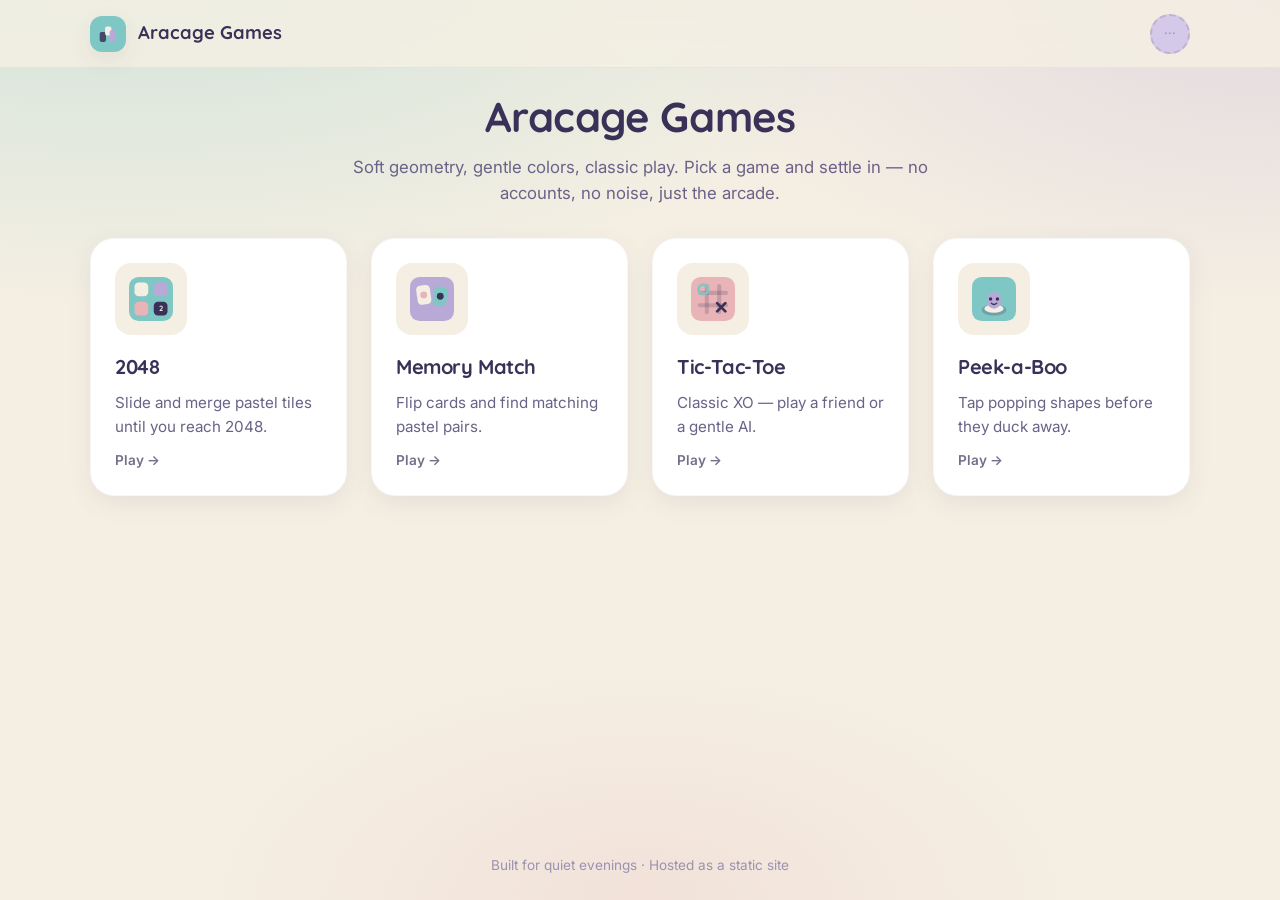
==== index.html @ bdc0e6bb "Initial commit of Aracage Games, a static multi-game arcade hub featuring classic games like 2048, M" ====
<!DOCTYPE html>
<html lang="en">
  <head>
    <meta charset="UTF-8" />
    <meta name="viewport" content="width=device-width, initial-scale=1" />
    <meta
      name="description"
      content="Aracage Games — a cozy collection of classic browser games."
    />
    <title>Aracage Games</title>
    <link rel="stylesheet" href="styles/theme.css" />
  </head>
  <body>
    <div class="page">
      <div id="site-nav" data-base="." data-hub="true"></div>

      <main class="page-main">
        <header class="section-header">
          <h1>Aracage Games</h1>
          <p class="lede">
            Soft geometry, gentle colors, classic play. Pick a game and settle
            in — no accounts, no noise, just the arcade.
          </p>
        </header>

        <ul id="game-grid" class="game-grid" aria-label="Available games"></ul>
      </main>

      <footer class="site-footer">
        Built for quiet evenings · Hosted as a static site
      </footer>
    </div>

    <script src="js/shell.js"></script>
    <script src="games/games-registry.js"></script>
    <script src="js/hub.js"></script>
  </body>
</html>
---- styles/theme.css ----
/**
 * Aracage Games — shared design system
 * Monument Valley–inspired flat pastels. Import on every page.
 *
 * Games should reuse these tokens and components instead of inventing
 * their own colors, radii, shadows, or button styles.
 */

@import url("https://fonts.googleapis.com/css2?family=Inter:wght@400;500;600&family=Quicksand:wght@500;600;700&display=swap");

/* -------------------------------------------------------------------------- */
/* Tokens                                                                      */
/* -------------------------------------------------------------------------- */

:root {
  --teal: #7fc7c4;
  --lavender: #b9a9d6;
  --cream: #f5efe3;
  --pink: #e8b4b8;
  --ink: #3a3159;

  --teal-soft: #a8dad8;
  --lavender-soft: #d4c9e8;
  --pink-soft: #f2d0d3;
  --ink-muted: #6b6288;
  --ink-faint: #9a93b0;
  --surface: #ffffff;
  --surface-soft: #faf7f2;

  --radius-sm: 12px;
  --radius-md: 16px;
  --radius-lg: 24px;
  --radius-xl: 32px;

  --shadow-soft: 0 8px 24px rgba(58, 49, 89, 0.08);
  --shadow-lift: 0 14px 32px rgba(58, 49, 89, 0.14);
  --shadow-inset: inset 0 2px 6px rgba(58, 49, 89, 0.06);

  --space-1: 0.25rem;
  --space-2: 0.5rem;
  --space-3: 0.75rem;
  --space-4: 1rem;
  --space-5: 1.5rem;
  --space-6: 2rem;
  --space-7: 3rem;
  --space-8: 4rem;

  --font-display: "Quicksand", system-ui, sans-serif;
  --font-body: "Inter", system-ui, sans-serif;

  --transition-fast: 160ms ease;
  --transition-med: 240ms ease;

  --nav-height: 4.25rem;
  --max-width: 1100px;
}

/* -------------------------------------------------------------------------- */
/* Reset & base                                                                */
/* -------------------------------------------------------------------------- */

*,
*::before,
*::after {
  box-sizing: border-box;
}

html {
  scroll-behavior: smooth;
}

body {
  margin: 0;
  min-height: 100vh;
  font-family: var(--font-body);
  font-size: 1rem;
  line-height: 1.55;
  color: var(--ink);
  background:
    radial-gradient(ellipse 120% 80% at 10% -10%, rgba(127, 199, 196, 0.35), transparent 55%),
    radial-gradient(ellipse 100% 70% at 100% 0%, rgba(185, 169, 214, 0.3), transparent 50%),
    radial-gradient(ellipse 80% 60% at 50% 100%, rgba(232, 180, 184, 0.22), transparent 45%),
    var(--cream);
  -webkit-font-smoothing: antialiased;
}

img,
svg {
  display: block;
  max-width: 100%;
}

button,
input,
select {
  font: inherit;
  color: inherit;
}

a {
  color: var(--ink);
  text-decoration: none;
}

a:hover {
  color: var(--ink-muted);
}

:focus-visible {
  outline: 3px solid var(--lavender);
  outline-offset: 3px;
}

.sr-only {
  position: absolute;
  width: 1px;
  height: 1px;
  padding: 0;
  margin: -1px;
  overflow: hidden;
  clip: rect(0, 0, 0, 0);
  white-space: nowrap;
  border: 0;
}

/* -------------------------------------------------------------------------- */
/* Typography                                                                  */
/* -------------------------------------------------------------------------- */

h1,
h2,
h3,
.heading {
  font-family: var(--font-display);
  font-weight: 700;
  line-height: 1.2;
  letter-spacing: -0.02em;
  margin: 0 0 var(--space-3);
}

h1 {
  font-size: clamp(1.85rem, 4vw, 2.6rem);
}

h2 {
  font-size: clamp(1.35rem, 3vw, 1.75rem);
}

h3 {
  font-size: 1.15rem;
}

.lede {
  font-size: 1.05rem;
  color: var(--ink-muted);
  max-width: 36rem;
  margin: 0;
}

.muted {
  color: var(--ink-muted);
}

/* -------------------------------------------------------------------------- */
/* Layout                                                                      */
/* -------------------------------------------------------------------------- */

.page {
  min-height: 100vh;
  display: flex;
  flex-direction: column;
}

.page-main {
  flex: 1;
  width: min(100% - 2rem, var(--max-width));
  margin: 0 auto;
  padding: var(--space-5) 0 var(--space-8);
}

.page-main--narrow {
  width: min(100% - 2rem, 640px);
}

.page-main--game {
  width: min(100% - 2rem, 720px);
  display: flex;
  flex-direction: column;
  align-items: center;
  gap: var(--space-5);
}

.section-header {
  text-align: center;
  margin-bottom: var(--space-6);
}

.section-header .lede {
  margin-inline: auto;
}

/* -------------------------------------------------------------------------- */
/* Top bar / shell                                                             */
/* -------------------------------------------------------------------------- */

.topbar {
  position: sticky;
  top: 0;
  z-index: 50;
  height: var(--nav-height);
  display: flex;
  align-items: center;
  backdrop-filter: blur(12px);
  background: rgba(245, 239, 227, 0.82);
  border-bottom: 1px solid rgba(58, 49, 89, 0.06);
}

.topbar__inner {
  width: min(100% - 2rem, var(--max-width));
  margin: 0 auto;
  display: flex;
  align-items: center;
  justify-content: space-between;
  gap: var(--space-4);
}

.brand {
  display: inline-flex;
  align-items: center;
  gap: var(--space-3);
  font-family: var(--font-display);
  font-weight: 700;
  font-size: 1.15rem;
  color: var(--ink);
}

.brand:hover {
  color: var(--ink);
  transform: translateY(-1px);
}

.brand__mark {
  width: 2.25rem;
  height: 2.25rem;
  border-radius: var(--radius-sm);
  background: var(--teal);
  box-shadow: var(--shadow-soft);
  display: grid;
  place-items: center;
  flex-shrink: 0;
}

.brand__mark svg {
  width: 1.35rem;
  height: 1.35rem;
}

.topbar__actions {
  display: flex;
  align-items: center;
  gap: var(--space-3);
}

.topbar__profile-slot {
  min-width: 2.5rem;
  min-height: 2.5rem;
  border-radius: 999px;
  background: var(--lavender-soft);
  border: 2px dashed rgba(58, 49, 89, 0.15);
  display: grid;
  place-items: center;
  font-size: 0.7rem;
  font-weight: 600;
  color: var(--ink-faint);
  letter-spacing: 0.02em;
}

/* -------------------------------------------------------------------------- */
/* Cards                                                                       */
/* -------------------------------------------------------------------------- */

.card {
  background: var(--surface);
  border-radius: var(--radius-lg);
  box-shadow: var(--shadow-soft);
  padding: var(--space-5);
  border: 1px solid rgba(58, 49, 89, 0.04);
}

.card--interactive {
  display: flex;
  flex-direction: column;
  gap: var(--space-3);
  height: 100%;
  cursor: pointer;
  transition:
    transform var(--transition-med),
    box-shadow var(--transition-med);
}

.card--interactive:hover,
.card--interactive:focus-visible {
  transform: translateY(-6px) scale(1.015);
  box-shadow: var(--shadow-lift);
  outline: none;
}

.card--interactive:focus-visible {
  box-shadow: var(--shadow-lift), 0 0 0 3px var(--lavender);
}

.card__icon {
  width: 4.5rem;
  height: 4.5rem;
  border-radius: var(--radius-md);
  display: grid;
  place-items: center;
  background: var(--cream);
  margin-bottom: var(--space-2);
}

.card__icon svg {
  width: 2.75rem;
  height: 2.75rem;
}

.card__title {
  font-family: var(--font-display);
  font-size: 1.25rem;
  font-weight: 700;
  margin: 0;
}

.card__desc {
  margin: 0;
  color: var(--ink-muted);
  font-size: 0.95rem;
  flex: 1;
}

.card__cta {
  font-size: 0.85rem;
  font-weight: 600;
  color: var(--ink);
  opacity: 0.7;
  transition: opacity var(--transition-fast);
}

.card--interactive:hover .card__cta {
  opacity: 1;
}

/* -------------------------------------------------------------------------- */
/* Buttons                                                                     */
/* -------------------------------------------------------------------------- */

.btn {
  display: inline-flex;
  align-items: center;
  justify-content: center;
  gap: var(--space-2);
  padding: 0.7rem 1.25rem;
  border: none;
  border-radius: var(--radius-md);
  font-family: var(--font-display);
  font-weight: 600;
  font-size: 0.95rem;
  cursor: pointer;
  background: var(--surface);
  color: var(--ink);
  box-shadow: var(--shadow-soft);
  transition:
    transform var(--transition-fast),
    box-shadow var(--transition-fast),
    background var(--transition-fast);
}

.btn:hover {
  transform: translateY(-2px);
  box-shadow: var(--shadow-lift);
}

.btn:active {
  transform: translateY(0);
}

.btn:disabled {
  opacity: 0.5;
  cursor: not-allowed;
  transform: none;
  box-shadow: var(--shadow-soft);
}

.btn--primary {
  background: var(--teal);
  color: var(--ink);
}

.btn--lavender {
  background: var(--lavender);
}

.btn--pink {
  background: var(--pink);
}

.btn--ghost {
  background: transparent;
  box-shadow: none;
  border: 2px solid rgba(58, 49, 89, 0.12);
}

.btn--ghost:hover {
  background: rgba(255, 255, 255, 0.55);
  box-shadow: none;
}

.btn--sm {
  padding: 0.45rem 0.9rem;
  font-size: 0.85rem;
  border-radius: var(--radius-sm);
}

.btn-group {
  display: flex;
  flex-wrap: wrap;
  gap: var(--space-2);
  justify-content: center;
}

/* Segmented control (difficulty / mode toggles) */
.seg {
  display: inline-flex;
  padding: 0.3rem;
  background: rgba(255, 255, 255, 0.7);
  border-radius: var(--radius-md);
  box-shadow: var(--shadow-inset);
  gap: 0.2rem;
}

.seg__btn {
  border: none;
  background: transparent;
  padding: 0.45rem 0.9rem;
  border-radius: var(--radius-sm);
  font-family: var(--font-display);
  font-weight: 600;
  font-size: 0.85rem;
  color: var(--ink-muted);
  cursor: pointer;
  transition: background var(--transition-fast), color var(--transition-fast);
}

.seg__btn[aria-pressed="true"],
.seg__btn.is-active {
  background: var(--surface);
  color: var(--ink);
  box-shadow: var(--shadow-soft);
}

/* -------------------------------------------------------------------------- */
/* Game HUD / panels                                                           */
/* -------------------------------------------------------------------------- */

.game-shell {
  width: 100%;
  display: flex;
  flex-direction: column;
  gap: var(--space-4);
  align-items: stretch;
}

.game-header {
  text-align: center;
}

.game-header h1 {
  margin-bottom: var(--space-2);
}

.hud {
  display: flex;
  flex-wrap: wrap;
  align-items: center;
  justify-content: space-between;
  gap: var(--space-3);
}

.stat-row {
  display: flex;
  flex-wrap: wrap;
  gap: var(--space-3);
}

.stat {
  background: var(--surface);
  border-radius: var(--radius-md);
  padding: 0.65rem 1.1rem;
  box-shadow: var(--shadow-soft);
  min-width: 5.5rem;
  text-align: center;
}

.stat__label {
  display: block;
  font-size: 0.7rem;
  font-weight: 600;
  text-transform: uppercase;
  letter-spacing: 0.06em;
  color: var(--ink-faint);
  margin-bottom: 0.15rem;
}

.stat__value {
  font-family: var(--font-display);
  font-weight: 700;
  font-size: 1.35rem;
  color: var(--ink);
}

.board-wrap {
  background: var(--surface);
  border-radius: var(--radius-lg);
  padding: var(--space-4);
  box-shadow: var(--shadow-soft);
  position: relative;
}

/* -------------------------------------------------------------------------- */
/* Modal                                                                       */
/* -------------------------------------------------------------------------- */

.modal-backdrop {
  position: absolute;
  inset: 0;
  border-radius: inherit;
  background: rgba(245, 239, 227, 0.72);
  backdrop-filter: blur(4px);
  display: grid;
  place-items: center;
  padding: var(--space-4);
  opacity: 0;
  pointer-events: none;
  transition: opacity var(--transition-med);
  z-index: 10;
}

.modal-backdrop.is-open {
  opacity: 1;
  pointer-events: auto;
}

.modal-card {
  background: var(--surface);
  border-radius: var(--radius-lg);
  padding: var(--space-6) var(--space-5);
  box-shadow: var(--shadow-lift);
  text-align: center;
  max-width: 20rem;
  width: 100%;
  transform: translateY(8px) scale(0.97);
  transition: transform var(--transition-med);
}

.modal-backdrop.is-open .modal-card {
  transform: translateY(0) scale(1);
}

.modal-card h2 {
  margin-bottom: var(--space-2);
}

.modal-card p {
  color: var(--ink-muted);
  margin: 0 0 var(--space-5);
}

/* -------------------------------------------------------------------------- */
/* Game grid (hub)                                                             */
/* -------------------------------------------------------------------------- */

.game-grid {
  display: grid;
  grid-template-columns: repeat(auto-fill, minmax(240px, 1fr));
  gap: var(--space-5);
  list-style: none;
  margin: 0;
  padding: 0;
}

/* -------------------------------------------------------------------------- */
/* Footer                                                                      */
/* -------------------------------------------------------------------------- */

.site-footer {
  text-align: center;
  padding: var(--space-5);
  color: var(--ink-faint);
  font-size: 0.85rem;
}

/* -------------------------------------------------------------------------- */
/* Utilities                                                                   */
/* -------------------------------------------------------------------------- */

.hidden {
  display: none !important;
}

.text-center {
  text-align: center;
}

@media (max-width: 520px) {
  .hud {
    flex-direction: column;
    align-items: stretch;
  }

  .stat-row {
    justify-content: center;
  }

  .btn-group {
    width: 100%;
  }

  .btn-group .btn {
    flex: 1;
  }
}
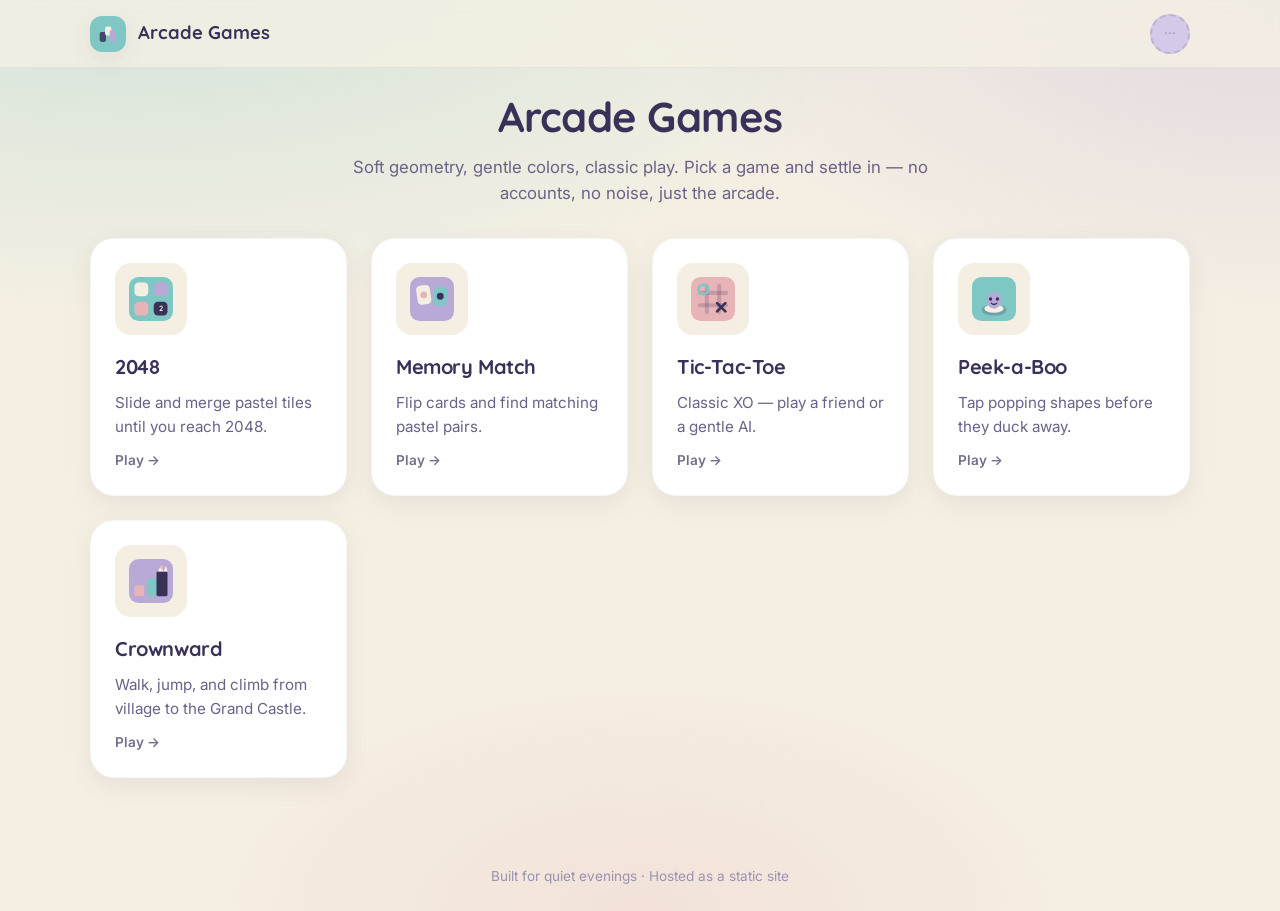
==== commit 206097f8: "Rename instances of "Aracage Games" to "Arcade Games" across HTML, CSS, and JavaScript files for con" ====
--- a/index.html
+++ b/index.html
@@ -5,9 +5,9 @@
     <meta name="viewport" content="width=device-width, initial-scale=1" />
     <meta
       name="description"
-      content="Aracage Games — a cozy collection of classic browser games."
+      content="Arcade Games — a cozy collection of classic browser games."
     />
-    <title>Aracage Games</title>
+    <title>Arcade Games</title>
     <link rel="stylesheet" href="styles/theme.css" />
   </head>
   <body>
@@ -16,7 +16,7 @@
 
       <main class="page-main">
         <header class="section-header">
-          <h1>Aracage Games</h1>
+          <h1>Arcade Games</h1>
           <p class="lede">
             Soft geometry, gentle colors, classic play. Pick a game and settle
             in — no accounts, no noise, just the arcade.
--- a/styles/theme.css
+++ b/styles/theme.css
@@ -1,5 +1,5 @@
 /**
- * Aracage Games — shared design system
+ * Arcade Games — shared design system
  * Monument Valley–inspired flat pastels. Import on every page.
  *
  * Games should reuse these tokens and components instead of inventing
